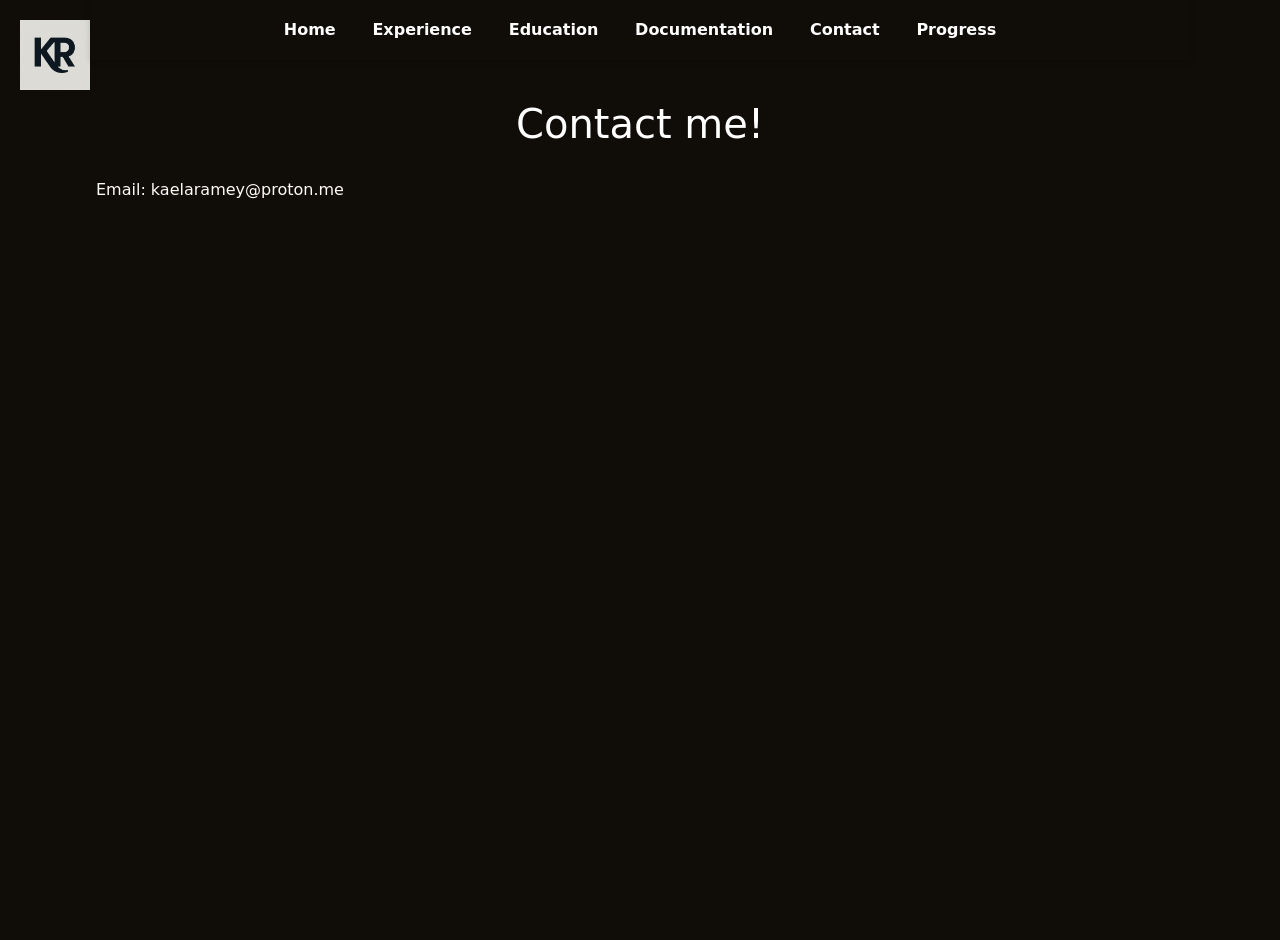
==== contact.html @ 882594d7 "html updates" ====
<!DOCTYPE html>
<html lang="en">
<head>
    <meta charset="utf-8" />
    <meta name="viewport" content="width=device-width, initial-scale=1">
    <title>Contact</title>
    <link href="https://cdn.jsdelivr.net/npm/bootstrap@5.3.8/dist/css/bootstrap.min.css" rel="stylesheet" integrity="sha384-sRIl4kxILFvY47J16cr9ZwB07vP4J8+LH7qKQnuqkuIAvNWLzeN8tE5YBujZqJLB" crossorigin="anonymous">
    <link rel="stylesheet" href="variables.css">
    <link rel="stylesheet" href="pstyles.css">
</head>
<body>
    <header>
        <nav class="navbar" aria-label="Main navigation">
            <ul class="nav-list">
                <li><a href="home.index.html">Home</a></li>
                <li><a href="experience.html">Experience</a></li>
                <li><a href="education.html">Education</a></li>
                <li><a href="documentation.html">Documentation</a></li>
                <li><a href="contact.html">Contact</a></li>
                <li><a href="visitedcontenttracker.html">Progress</a></li>
            </ul>
        </nav>
    </header>
    <a href="home.index.html">
        <img class="KRimage" src="KR.png" alt="Homepage" />
    </a>
    <h1>Contact me!</h1>
    <main>
        <p class="intro">
            Email: kaelaramey@proton.me
        </p>
    </main>
</body>
</html>
---- variables.css ----
h1, h2 {
    color: white;
    margin: 20px;
}




/*# sourceMappingURL=variables.css.map */
---- pstyles.css ----
﻿/* CSS Custom Properties for easy theming */
:root {
    --dark-orchid: #9932cc;
    --accent-blue: #4682B4;
    --highlight-bg: #9400d3;
    --highlight-text: #333;
    --navbar-link: #fff;
    --navbar-link-hover: #FAF0E6;
    --navbar-link-focus: #FFD700;
    --body-bg: #100c08;
    --body-text: #fffafa;
    --paragraph-text: text-align: left;
    --nav-height: 60px;
    --content-gap: 1rem;
}

    /* Accessibility preferences */
    @media (prefers-reduced-motion: reduce) {
        :root {
            --motion-scale: 0;
        }
    }

    @media (prefers-contrast: more) {
        :root {
            --body-bg: #fff;
            --body-text: #000;
            --highlight-bg: #9400d3;
        }
    }
    /* Base layout and reset */
    html, body {
    height: 100%;
    margin: 0;
    overflow: auto;
    scroll-behavior: smooth;
}

body {
    font-family: system-ui, -apple-system, "Segoe UI", Roboto, "Helvetica Neue", Arial, sans-serif;
    background: var(--body-bg);
    color: var(--body-text);
    text-align: center;
    padding: 40px;
    margin: 40px;
}

title {
    font-size: 1.5rem;
    font-weight: 700;
    margin: 1rem 0;
}


/* Top nav is fixed; ensure content doesn't sit under it and the wrapper fills the remaining viewport */
nav,
nav.navbar {
    position: fixed;
    top: 0;
    left: 0;
    right: 0;
    height: var(--nav-height);
    display: flex;
    align-items: center;
    justify-content: center;
    background-color: var(--primary-green);
    padding: 0 1rem;
    z-index: 1000;
    box-shadow: 0 2px 6px rgba(0, 0, 0, 0.15);
}

/* If you use an inner .navbar container, this keeps it centered and constrained */
nav > .navbar,
.navbar {
    width: 100%;
    max-width: 1100px;
    margin: 0 auto;
    display: flex;
    align-items: center;
    justify-content: space-between;
    background-color: transparent;
    padding: 0;
}

/* Ensure the main page wrapper starts below the fixed nav and fits the viewport */
.site-wrapper {
    position: relative;
    min-height: calc(100vh - var(--nav-height));
    padding-top: var(--nav-height); /* prevents overlap with fixed nav */
    display: flex;
    flex-direction: column;
    gap: var(--content-gap);
}


/* Helper main */
main {
    width: 100%;
}

/* Reset lists */
ul {
    margin: 0;
    padding: 0;
    list-style: none;
}

h1 { font-size: clamp(2rem, 5vw, 2.5rem); }
h2 { font-size: clamp(1.5rem, 4vw, 2rem); }

.highlight {
    background-color: var(--highlight-bg);
    color: var(--highlight-text);
    padding: 10px;
    border-radius: var(--radius-sm);
}

/* Paragraphs */
p {
    color: var(--paragraph-text);
    font-size: 1rem;
    text-align: left;
    line-height: 1.7;
    margin: 1em 0;
    padding: 0.5em 1em;
    border-radius: var(--radius-sm);
}
iframe {
    flex: 1;
    border: none;
    width: 100%;
    height: 100%;
}
/* Navigation list and links */
.nav-list {
    display: flex;
    gap: 1em;
    align-items: center;
}

   /* Base link styling for nav items (accessibility + hit target) */
.nav-list a {
    color: var(--navbar-link);
    text-decoration: none;
    padding: 0.45rem 0.65rem;
    border-radius: 6px;
    transition: background-color 180ms ease, color 180ms ease, transform 160ms ease;
    font-weight: 600;
    display: inline-block;
    z-index: 1;
}
.nav-list a:hover {
    background-color: var(--navbar-link-hover);
}
.nav-list a:focus-visible {
    outline: 2px solid var(--navbar-link-focus);
    outline-offset: 3px;
    background-color: var(--navbar-link-hover);
}

/* Active/current nav */
.nav-list a[aria-current="page"],
.nav-list a.active {
    background-color: rgba(255,255,255,0.12);
}

/* Base (background) image */
.selfimage {
    display: block;
    width: 300px; /* Adjust as needed */
    height: auto;
    margin: 20px;
    border: ridge 4px #f8f8ff;
}

/* Overlay image */
.KRimage {
    position: absolute;
    top: 20px; /* Distance from top of container */
    left: 20px; /* Distance from left of container */
    width: 70px; /* Size of overlay image */
    height: auto;
    z-index: 2; /* Ensure it appears above the background */
    pointer-events: none; /* Optional: makes overlay non-clickable */
}

/* Smaller screens for selfimage */
@media (max-width: 480px) {
    .selfimage {
        width: 120px;
        box-shadow: none;
    }
}

/* Tasks */
.task { margin: 5px 0; }

/* Responsive Navigation adjustments */
@media (max-width: 768px) {
    :root { --nav-height: 72px; }

    nav { padding: 0 0.75rem; }

    nav > .navbar {
        flex-direction: row;
        align-items: center;
        gap: 0.4rem;
    }

    .nav-list {
        flex-direction: row;
        align-items: center;
        gap: 0.4em;
    }
    nav .icon {
        display: none;
    }
    .panel {
        max-width: 750px;
        margin: 5px auto;
        padding: 5px;
        box-shadow: 0 2px 6px rgba(0,0,0,0.06);
    }

    h1, h2 {
        font-size: 1.5rem;
        padding: 1em 0;
    }
    
}

/* Fallback helper class (use in HTML if you need full compatibility):
   .center-block { display:flex; align-items:center; justify-content:center; min-height:50vh; }
*/

/* Motion and interaction tuning */
* {
    transition-timing-function: cubic-bezier(.2,.9,.2,1);
}
@media (prefers-reduced-motion: reduce) {
    *, *::before, *::after { transition: none !important; animation: none !important; }
}

/* course card color variants */
.card.course-card {
    --card-bg: transparent; /* fallback default (Bootstrap primary) */
    --card-foreground: #ffffff;
    background: linear-gradient(180deg, color-mix(in srgb, var(--card-bg) 85%, #0000) 0%, var(--card-bg) 100%);
    color: var(--card-foreground);
    border: none;
    transition: transform .12s ease, box-shadow .12s ease;
    box-shadow: 0 0 10px #32174d, 0 0 10px #fffafa, 0 0 15px #32174d, 0 0 20px #32174d, 0 0 50px #fffafa, 0 0 30px #a2006d, 0 0 70px #32174d;
    background: transparent;
}

/* keep card body spacing and readable weight */
.card.course-card .card-body {
  padding: 1rem;
  font-weight: 500;
}

/* subtle lift on hover/focus for affordance */
.card.course-card:hover,
.card.course-card:focus-within {
  transform: translateY(-4px);
  box-shadow: 0 8px 20px rgba(0, 0, 0, 0.08);
}

/* color variants (use by adding the variant class to the card) */
.card.course-card.variant-teal { --card-bg: #0d9488; --card-foreground: #ffffff; }
.card.course-card.variant-amber { --card-bg: #f59e0b; --card-foreground: #111827; }
.card.course-card.variant-indigo { --card-bg: #6366f1; --card-foreground: #ffffff; }

/* accessible fallback for text if background is dark */
.card.course-card.variant-amber { color: var(--card-foreground); }
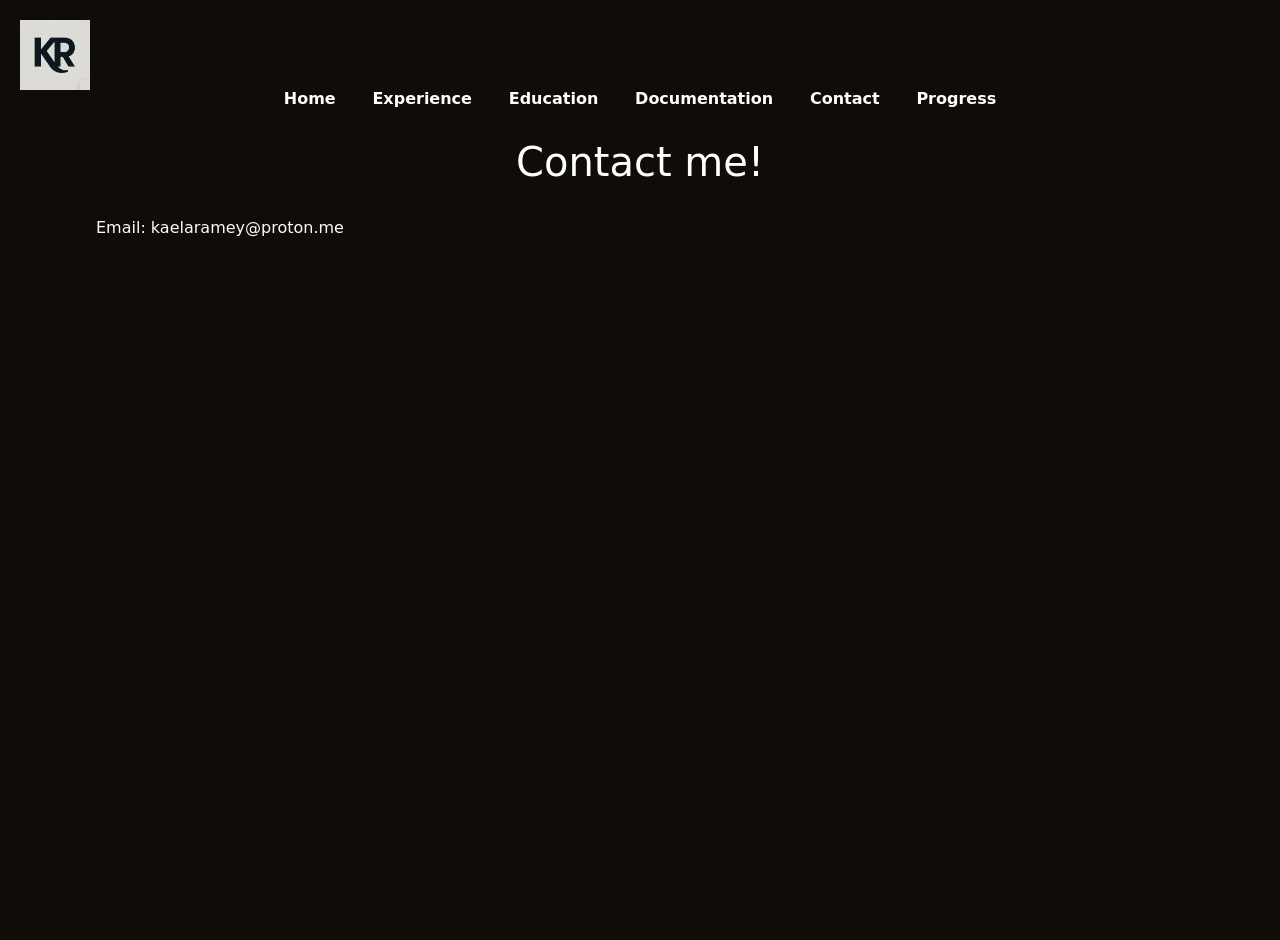
==== commit 97b28cfd: "logo link and mobile layout" ====
--- a/contact.html
+++ b/contact.html
@@ -22,13 +22,13 @@
         </nav>
     </header>
     <a href="home.index.html">
-        <img class="KRimage" src="KR.png" alt="Homepage" />
+        <img class="KRimage" src="KR.png" alt="Kaela Ramey logo" />
     </a>
-    <h1>Contact me!</h1>
-    <main>
-        <p class="intro">
-            Email: kaelaramey@proton.me
-        </p>
-    </main>
+        <h1>Contact me!</h1>
+        <main>
+            <p class="intro">
+                Email: kaelaramey@proton.me
+            </p>
+        </main>
 </body>
 </html>
--- a/variables.css
+++ b/variables.css
@@ -2,8 +2,53 @@
     color: white;
     margin: 20px;
 }
+/* Dropdown container */
+.dropdown {
+    float: left;
+    overflow: hidden;
+}
+.dropdown .dropbtn {
+    font-size: 16px;
+    border: none;
+    outline: none;
+    color: white;
+    padding: 14px 16px;
+    background-color: inherit;
+    cursor: pointer;
+}
 
+.dropdown-content {
+    display: none;
+    position: absolute;
+    background-color: #444;
+    min-width: 160px;
+    z-index: 1;
+}
 
+.dropdown-content a {    
+    float: none;
+    color: white;        
+    padding: 12px 16px;        
+    text-decoration: none;        
+    display: block;        
+    text-align: left;                
+}
+
+.dropdown-content a:hover {
+    background-color: #575757;            
+}        
+
+.dropdown:hover .dropdown-content {
+    display: block;
+}
+/* Mobile menu icon */
+.icon {
+    display: none;
+    float: right;
+    padding: 14px 16px;
+    cursor: pointer;
+    color: white;
+}
 
 
 /*# sourceMappingURL=variables.css.map */
--- a/pstyles.css
+++ b/pstyles.css
@@ -9,8 +9,7 @@
     --navbar-link-focus: #FFD700;
     --body-bg: #100c08;
     --body-text: #fffafa;
-    --paragraph-text: text-align: left;
-    --nav-height: 60px;
+    --paragraph-text: text-align: left;    
     --content-gap: 1rem;
 }
 
@@ -54,8 +53,9 @@
 
 /* Top nav is fixed; ensure content doesn't sit under it and the wrapper fills the remaining viewport */
 nav,
+
 nav.navbar {
-    position: fixed;
+    position: sticky;
     top: 0;
     left: 0;
     right: 0;
@@ -69,35 +69,6 @@
     box-shadow: 0 2px 6px rgba(0, 0, 0, 0.15);
 }
 
-/* If you use an inner .navbar container, this keeps it centered and constrained */
-nav > .navbar,
-.navbar {
-    width: 100%;
-    max-width: 1100px;
-    margin: 0 auto;
-    display: flex;
-    align-items: center;
-    justify-content: space-between;
-    background-color: transparent;
-    padding: 0;
-}
-
-/* Ensure the main page wrapper starts below the fixed nav and fits the viewport */
-.site-wrapper {
-    position: relative;
-    min-height: calc(100vh - var(--nav-height));
-    padding-top: var(--nav-height); /* prevents overlap with fixed nav */
-    display: flex;
-    flex-direction: column;
-    gap: var(--content-gap);
-}
-
-
-/* Helper main */
-main {
-    width: 100%;
-}
-
 /* Reset lists */
 ul {
     margin: 0;
@@ -107,13 +78,6 @@
 
 h1 { font-size: clamp(2rem, 5vw, 2.5rem); }
 h2 { font-size: clamp(1.5rem, 4vw, 2rem); }
-
-.highlight {
-    background-color: var(--highlight-bg);
-    color: var(--highlight-text);
-    padding: 10px;
-    border-radius: var(--radius-sm);
-}
 
 /* Paragraphs */
 p {
@@ -125,12 +89,7 @@
     padding: 0.5em 1em;
     border-radius: var(--radius-sm);
 }
-iframe {
-    flex: 1;
-    border: none;
-    width: 100%;
-    height: 100%;
-}
+
 /* Navigation list and links */
 .nav-list {
     display: flex;
@@ -181,7 +140,7 @@
     width: 70px; /* Size of overlay image */
     height: auto;
     z-index: 2; /* Ensure it appears above the background */
-    pointer-events: none; /* Optional: makes overlay non-clickable */
+    pointer-events: painted;
 }
 
 /* Smaller screens for selfimage */
@@ -192,33 +151,17 @@
     }
 }
 
-/* Tasks */
-.task { margin: 5px 0; }
+
 
 /* Responsive Navigation adjustments */
-@media (max-width: 768px) {
+@media (max-width: 770px) {
     :root { --nav-height: 72px; }
 
-    nav { padding: 0 0.75rem; }
-
-    nav > .navbar {
-        flex-direction: row;
-        align-items: center;
-        gap: 0.4rem;
-    }
-
-    .nav-list {
-        flex-direction: row;
-        align-items: center;
-        gap: 0.4em;
-    }
-    nav .icon {
-        display: none;
-    }
+    
     .panel {
-        max-width: 750px;
-        margin: 5px auto;
-        padding: 5px;
+        max-width: 768px;
+        margin: 2px auto;
+        padding: 2px;
         box-shadow: 0 2px 6px rgba(0,0,0,0.06);
     }
 
@@ -226,8 +169,9 @@
         font-size: 1.5rem;
         padding: 1em 0;
     }
-    
-}
+        
+}
+
 
 /* Fallback helper class (use in HTML if you need full compatibility):
    .center-block { display:flex; align-items:center; justify-content:center; min-height:50vh; }
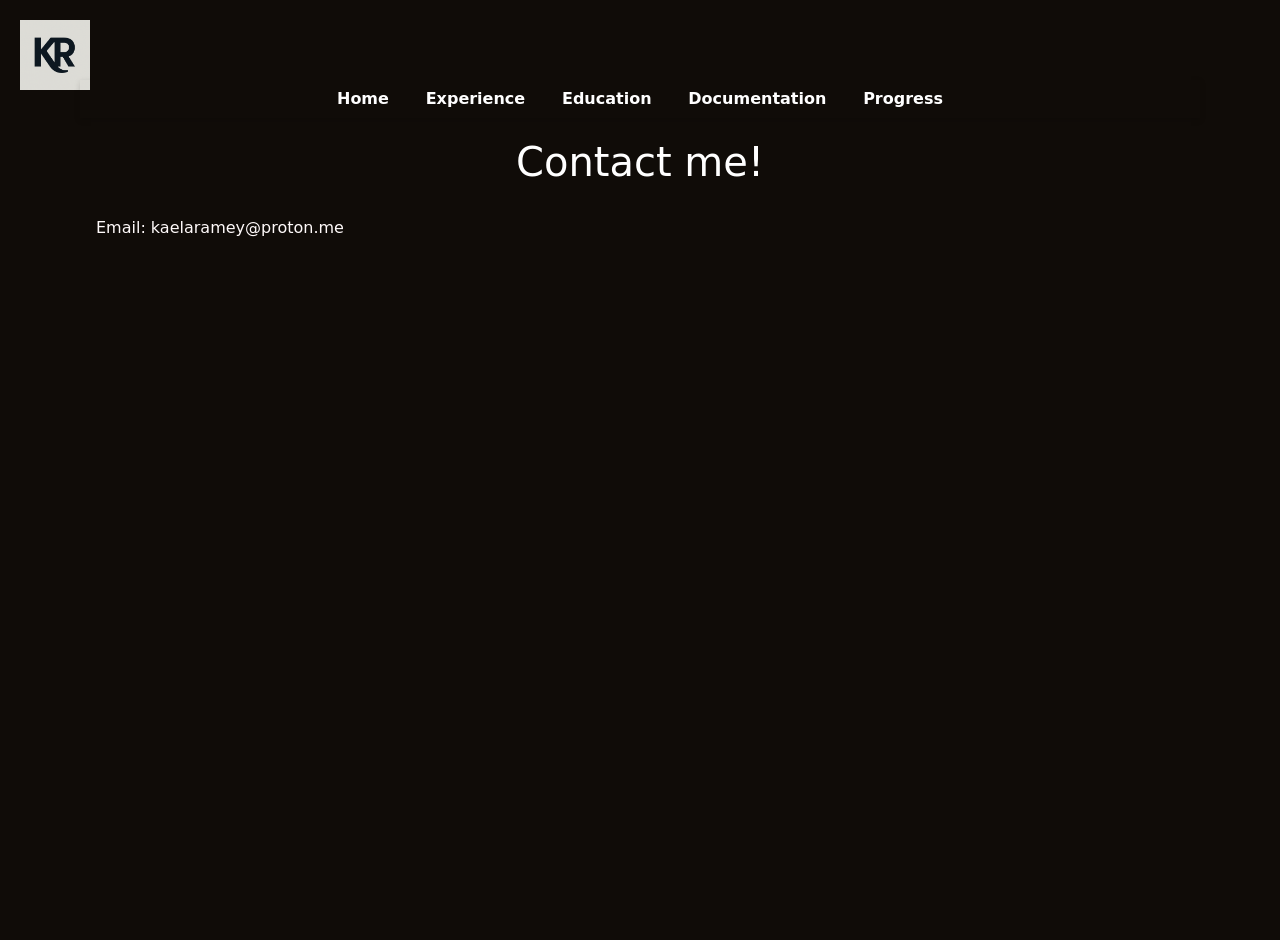
==== commit 6d4bd866: "doc view" ====
--- a/contact.html
+++ b/contact.html
@@ -16,7 +16,6 @@
                 <li><a href="experience.html">Experience</a></li>
                 <li><a href="education.html">Education</a></li>
                 <li><a href="documentation.html">Documentation</a></li>
-                <li><a href="contact.html">Contact</a></li>
                 <li><a href="visitedcontenttracker.html">Progress</a></li>
             </ul>
         </nav>
--- a/variables.css
+++ b/variables.css
@@ -50,5 +50,9 @@
     color: white;
 }
 
-
+iframe.enlarged {
+    width ="1000";
+    height ="300";
+    style ="border:2px solid black; border-radius: 15px;"
+}
 /*# sourceMappingURL=variables.css.map */
--- a/pstyles.css
+++ b/pstyles.css
@@ -105,7 +105,7 @@
     border-radius: 6px;
     transition: background-color 180ms ease, color 180ms ease, transform 160ms ease;
     font-weight: 600;
-    display: inline-block;
+    display: block;
     z-index: 1;
 }
 .nav-list a:hover {
@@ -154,22 +154,17 @@
 
 
 /* Responsive Navigation adjustments */
-@media (max-width: 770px) {
+@media (max-width: 790px) {
     :root { --nav-height: 72px; }
-
-    
+        
     .panel {
-        max-width: 768px;
-        margin: 2px auto;
-        padding: 2px;
-        box-shadow: 0 2px 6px rgba(0,0,0,0.06);
+        max-width: 780px;
     }
 
     h1, h2 {
         font-size: 1.5rem;
         padding: 1em 0;
-    }
-        
+    }            
 }
 
 
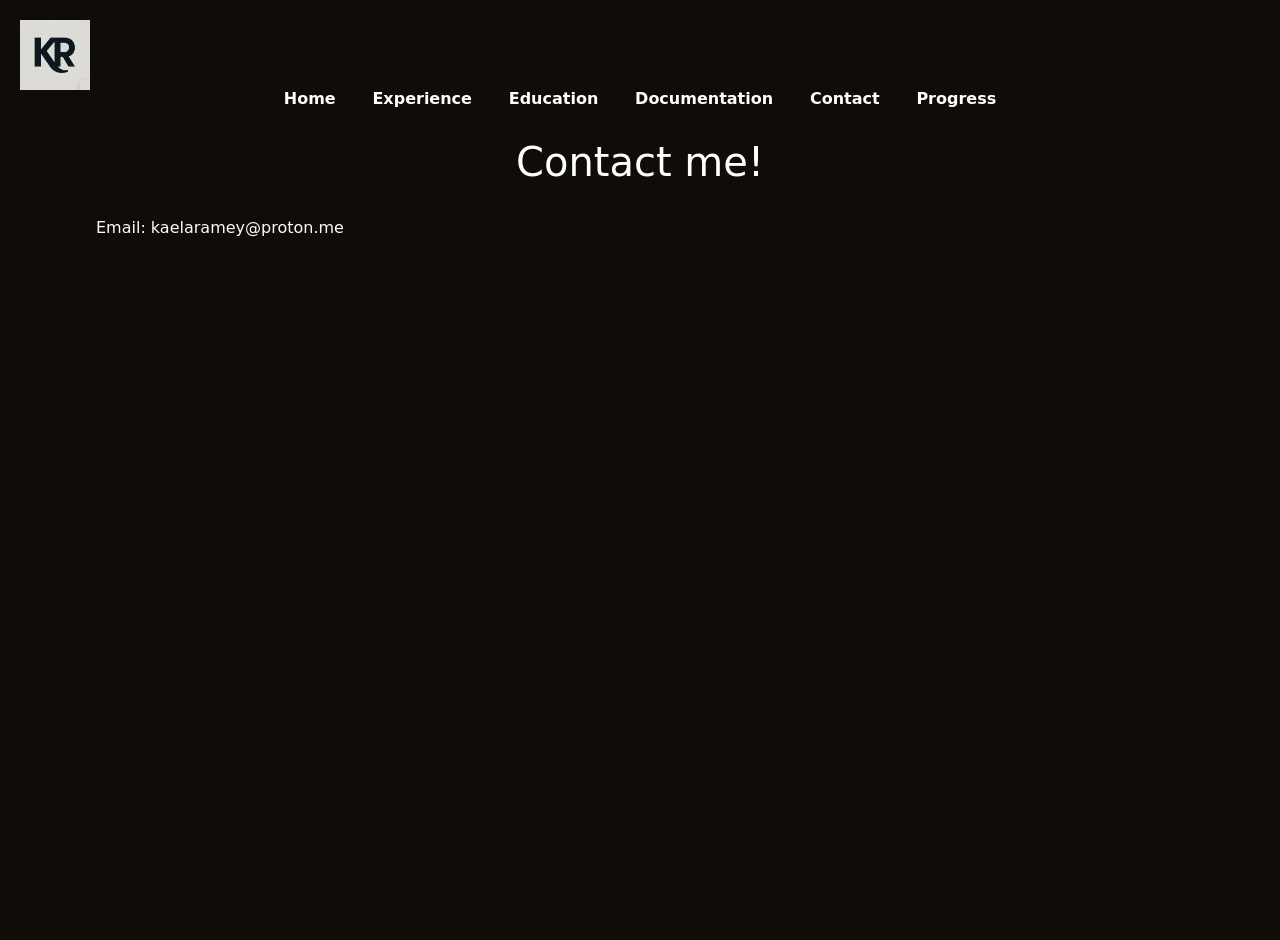
==== commit caa98831: "documents links" ====
--- a/contact.html
+++ b/contact.html
@@ -16,6 +16,7 @@
                 <li><a href="experience.html">Experience</a></li>
                 <li><a href="education.html">Education</a></li>
                 <li><a href="documentation.html">Documentation</a></li>
+                <li><a href="contact.html">Contact</a></li>
                 <li><a href="visitedcontenttracker.html">Progress</a></li>
             </ul>
         </nav>
--- a/variables.css
+++ b/variables.css
@@ -51,8 +51,7 @@
 }
 
 iframe.enlarged {
-    width ="1000";
-    height ="300";
-    style ="border:2px solid black; border-radius: 15px;"
+    
+    height: 900px;
 }
 /*# sourceMappingURL=variables.css.map */
--- a/pstyles.css
+++ b/pstyles.css
@@ -156,21 +156,21 @@
 /* Responsive Navigation adjustments */
 @media (max-width: 790px) {
     :root { --nav-height: 72px; }
-        
+
     .panel {
-        max-width: 780px;
+        max-width: 786px;
+        margin: 2px auto;
+        padding: 2px;
     }
 
     h1, h2 {
         font-size: 1.5rem;
         padding: 1em 0;
-    }            
-}
-
-
-/* Fallback helper class (use in HTML if you need full compatibility):
-   .center-block { display:flex; align-items:center; justify-content:center; min-height:50vh; }
-*/
+    }    
+    iframe {
+        width: 100%
+    }
+}
 
 /* Motion and interaction tuning */
 * {
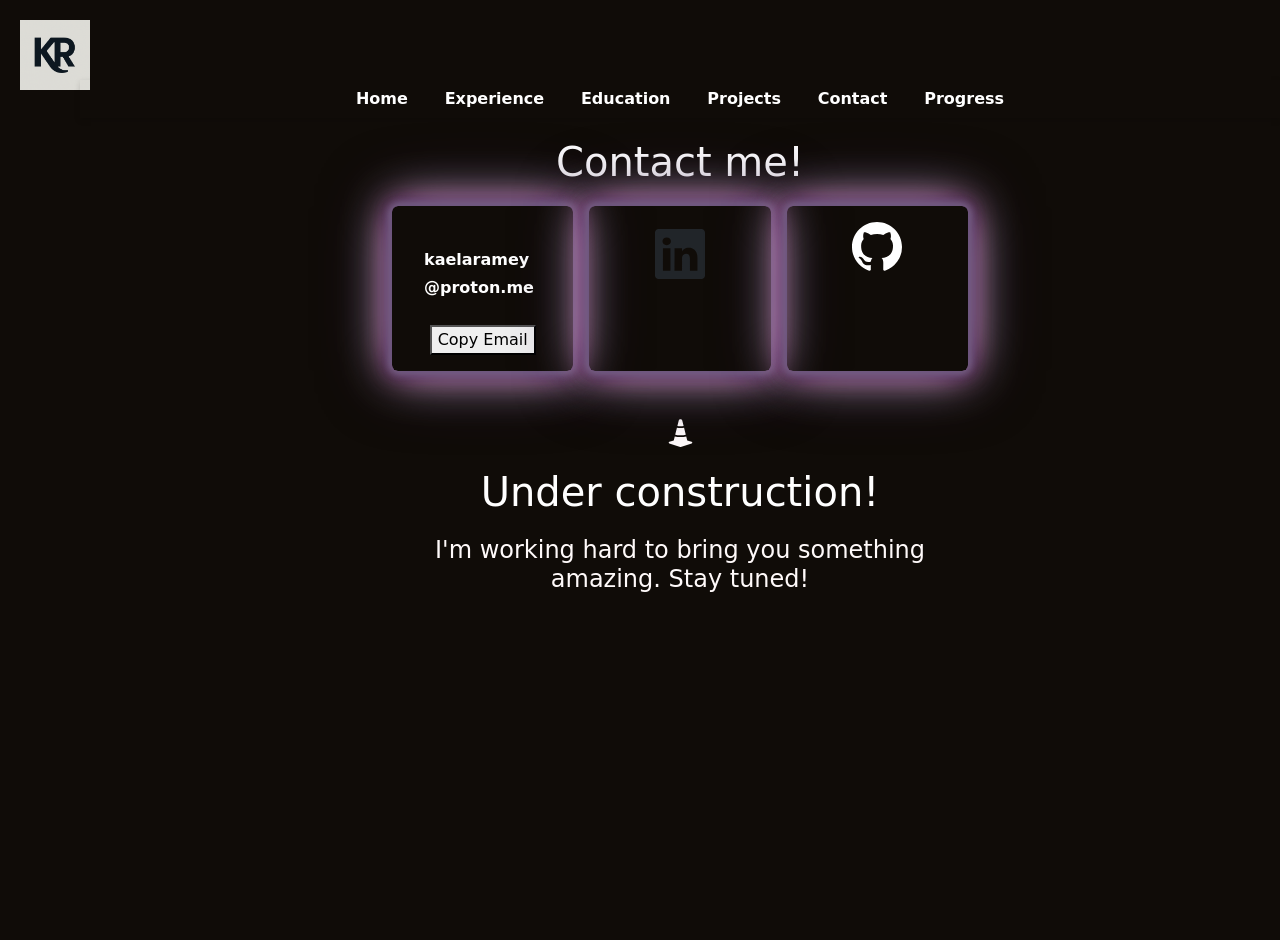
==== commit fa8ea23c: "add labs and projects page 2" ====
--- a/contact.html
+++ b/contact.html
@@ -3,19 +3,37 @@
 <head>
     <meta charset="utf-8" />
     <meta name="viewport" content="width=device-width, initial-scale=1">
-    <title>Contact</title>
+    <title>Contact</title> 
     <link href="https://cdn.jsdelivr.net/npm/bootstrap@5.3.8/dist/css/bootstrap.min.css" rel="stylesheet" integrity="sha384-sRIl4kxILFvY47J16cr9ZwB07vP4J8+LH7qKQnuqkuIAvNWLzeN8tE5YBujZqJLB" crossorigin="anonymous">
+    <link rel="https://cdn.jsdelivr.net/npm/@fortawesome/fontawesome-free@5.15.4/css/fontawesome.min.css">
     <link rel="stylesheet" href="variables.css">
     <link rel="stylesheet" href="pstyles.css">
+    <style>
+        .panel {
+            max-width: 1200px;
+            margin: 10px auto;
+            padding: 10px;
+            box-shadow: 0 2px 6px rgba(0,0,0,0.06);
+            text-align: center;
+        }
+        .container {
+            max-width: 600px;
+            margin: auto;
+        }
+        .icon {
+            font-size: 80px;
+            margin-bottom: 20px;
+        }
+    </style>
 </head>
-<body>
+<body onload="linkCounter()">
     <header>
         <nav class="navbar" aria-label="Main navigation">
             <ul class="nav-list">
                 <li><a href="home.index.html">Home</a></li>
                 <li><a href="experience.html">Experience</a></li>
                 <li><a href="education.html">Education</a></li>
-                <li><a href="documentation.html">Documentation</a></li>
+                <li><a href="projects.html">Projects</a></li>
                 <li><a href="contact.html">Contact</a></li>
                 <li><a href="visitedcontenttracker.html">Progress</a></li>
             </ul>
@@ -24,11 +42,89 @@
     <a href="home.index.html">
         <img class="KRimage" src="KR.png" alt="Kaela Ramey logo" />
     </a>
-        <h1>Contact me!</h1>
-        <main>
-            <p class="intro">
-                Email: kaelaramey@proton.me
-            </p>
-        </main>
+    <h1>Contact me!</h1>
+    <div class="container">
+        <div class="row row-cols-1 row-cols-sm-2 row-cols-md-3 g-3">
+            <div class="col">
+                <div class="card h-100 course-card variant-indigo">
+                    <div class="card-body">
+                        <p><strong id="email">kaelaramey@proton.me</strong></p>
+                        <button class="cpybtn" role="button" data-bs-toggle="button">Copy Email</button>
+                        <span id="status"></span>
+                    </div>
+                </div>
+            </div>
+            <div class="col">
+                <div class="card h-100 course-card variant-indigo">
+                    <div class="card-body">
+                        <a href="https://www.linkedin.com/in/kaela-ramey-4408ab53/" onload="linkCounter()" class="btn" role="button" data-bs-toggle="button">
+                            <svg xmlns="http://www.w3.org/2000/svg" width="50" height="50" fill="currentColor" class="bi bi-linkedin" viewBox="0 0 16 16">
+                                <path d="M0 1.146C0 .513.526 0 1.175 0h13.65C15.474 0 16 .513 16 1.146v13.708c0 .633-.526 1.146-1.175 1.146H1.175C.526 16 0 15.487 0 14.854zm4.943 12.248V6.169H2.542v7.225zm-1.2-8.212c.837 0 1.358-.554 1.358-1.248-.015-.709-.52-1.248-1.342-1.248S2.4 3.226 2.4 3.934c0 .694.521 1.248 1.327 1.248zm4.908 8.212V9.359c0-.216.016-.432.08-.586.173-.431.568-.878 1.232-.878.869 0 1.216.662 1.216 1.634v3.865h2.401V9.25c0-2.22-1.184-3.252-2.764-3.252-1.274 0-1.845.7-2.165 1.193v.025h-.016l.016-.025V6.169h-2.4c.03.678 0 7.225 0 7.225z" />
+                            </svg>
+                        </a>
+                    </div>
+                </div>
+            </div>
+            <div class="col">
+                <div class="card h-100 course-card variant-indigo">
+                    <div class="card-body">
+                        <svg xmlns="http://www.w3.org/2000/svg" width="50" height="50" fill="currentColor" class="bi bi-github" viewBox="0 0 16 16">
+                            <path d="M8 0C3.58 0 0 3.58 0 8c0 3.54 2.29 6.53 5.47 7.59.4.07.55-.17.55-.38 0-.19-.01-.82-.01-1.49-2.01.37-2.53-.49-2.69-.94-.09-.23-.48-.94-.82-1.13-.28-.15-.68-.52-.01-.53.63-.01 1.08.58 1.23.82.72 1.21 1.87.87 2.33.66.07-.52.28-.87.51-1.07-1.78-.2-3.64-.89-3.64-3.95 0-.87.31-1.59.82-2.15-.08-.2-.36-1.02.08-2.12 0 0 .67-.21 2.2.82.64-.18 1.32-.27 2-.27s1.36.09 2 .27c1.53-1.04 2.2-.82 2.2-.82.44 1.1.16 1.92.08 2.12.51.56.82 1.27.82 2.15 0 3.07-1.87 3.75-3.65 3.95.29.25.54.73.54 1.48 0 1.07-.01 1.93-.01 2.2 0 .21.15.46.55.38A8.01 8.01 0 0 0 16 8c0-4.42-3.58-8-8-8" />
+                        </svg>
+                    </div>
+                </div>
+            </div>
+        </div>
+    </div>
+    <br />
+    <br />
+    <svg xmlns="http://www.w3.org/2000/svg" width="29" height="29" fill="currentColor" class="bi bi-cone-striped" viewBox="0 0 16 16">
+        <path d="m9.97 4.88.953 3.811C10.159 8.878 9.14 9 8 9s-2.158-.122-2.923-.309L6.03 4.88C6.635 4.957 7.3 5 8 5s1.365-.043 1.97-.12m-.245-.978L8.97.88C8.718-.13 7.282-.13 7.03.88L6.275 3.9C6.8 3.965 7.382 4 8 4s1.2-.036 1.725-.098m4.396 8.613a.5.5 0 0 1 .037.96l-6 2a.5.5 0 0 1-.316 0l-6-2a.5.5 0 0 1 .037-.96l2.391-.598.565-2.257c.862.212 1.964.339 3.165.339s2.303-.127 3.165-.339l.565 2.257z" />
+    </svg>
+    <i class="bi bi-cone-striped"></i>
+    <div class="container">
+        <h1>Under construction!</h1>
+        <h4>I'm working hard to bring you something amazing. Stay tuned!</h4>
+    </div>
+    <script>
+document.getElementById("copyBtn").addEventListener("click", function () {
+    const email = document.getElementById("email").textContent;
+    const status = document.getElementById("status");
+
+    // Use Clipboard API if available
+    if (navigator.clipboard && window.isSecureContext) {
+        navigator.clipboard.writeText(email)
+            .then(() => {
+                status.textContent = "Copied!";
+                status.className = "copied";
+                setTimeout(() => status.textContent = "", 2000);
+            })
+            .catch(err => {
+                console.error("Clipboard copy failed:", err);
+                status.textContent = "Failed to copy";
+                status.style.color = "red";
+            });
+    } else {
+        // Fallback for older browsers
+        const textarea = document.createElement("textarea");
+        textarea.value = email;
+        textarea.style.position = "fixed"; // Prevent scrolling to bottom
+        document.body.appendChild(textarea);
+        textarea.focus();
+        textarea.select();
+        try {
+            document.execCommand("copy");
+            status.textContent = "Copied!";
+            status.className = "copied";
+        } catch (err) {
+            console.error("Fallback copy failed:", err);
+            status.textContent = "Failed to copy";
+            status.style.color = "red";
+        }
+        document.body.removeChild(textarea);
+        setTimeout(() => status.textContent = "", 2000);
+    }
+});
+</script>
 </body>
-</html>+</html>
--- a/variables.css
+++ b/variables.css
@@ -2,45 +2,7 @@
     color: white;
     margin: 20px;
 }
-/* Dropdown container */
-.dropdown {
-    float: left;
-    overflow: hidden;
-}
-.dropdown .dropbtn {
-    font-size: 16px;
-    border: none;
-    outline: none;
-    color: white;
-    padding: 14px 16px;
-    background-color: inherit;
-    cursor: pointer;
-}
 
-.dropdown-content {
-    display: none;
-    position: absolute;
-    background-color: #444;
-    min-width: 160px;
-    z-index: 1;
-}
-
-.dropdown-content a {    
-    float: none;
-    color: white;        
-    padding: 12px 16px;        
-    text-decoration: none;        
-    display: block;        
-    text-align: left;                
-}
-
-.dropdown-content a:hover {
-    background-color: #575757;            
-}        
-
-.dropdown:hover .dropdown-content {
-    display: block;
-}
 /* Mobile menu icon */
 .icon {
     display: none;
@@ -50,8 +12,5 @@
     color: white;
 }
 
-iframe.enlarged {
-    
-    height: 900px;
-}
+
 /*# sourceMappingURL=variables.css.map */
--- a/pstyles.css
+++ b/pstyles.css
@@ -19,7 +19,6 @@
             --motion-scale: 0;
         }
     }
-
     @media (prefers-contrast: more) {
         :root {
             --body-bg: #fff;
@@ -27,9 +26,11 @@
             --highlight-bg: #9400d3;
         }
     }
+
     /* Base layout and reset */
     html, body {
     height: 100%;
+    width: 100%;
     margin: 0;
     overflow: auto;
     scroll-behavior: smooth;
@@ -49,7 +50,6 @@
     font-weight: 700;
     margin: 1rem 0;
 }
-
 
 /* Top nav is fixed; ensure content doesn't sit under it and the wrapper fills the remaining viewport */
 nav,
@@ -122,7 +122,16 @@
 .nav-list a.active {
     background-color: rgba(255,255,255,0.12);
 }
-
+.nav-toggle {
+    display: none;
+    background: #333;
+    color: white;
+    padding: 10px;
+    cursor: pointer;
+    border: none;
+    width: 100%;
+    text-align: left;
+}
 /* Base (background) image */
 .selfimage {
     display: block;
@@ -149,26 +158,35 @@
         width: 120px;
         box-shadow: none;
     }
-}
-
-
+    
+}
 
 /* Responsive Navigation adjustments */
-@media (max-width: 790px) {
-    :root { --nav-height: 72px; }
-
-    .panel {
-        max-width: 786px;
-        margin: 2px auto;
-        padding: 2px;
-    }
+@media screen and (max-width: 790px) {
+    :root {
+        --nav-height: 72px;
+    }
+
 
     h1, h2 {
         font-size: 1.5rem;
         padding: 1em 0;
-    }    
+    }
+
     iframe {
         width: 100%
+    }
+
+    .nav {
+        display: none; /* Hide list by default */
+    }
+
+    .nav.show {
+        display: block; /* Show when toggled */
+    }
+
+    .nav-toggle {
+        display: block; /* Show toggle button */
     }
 }
 
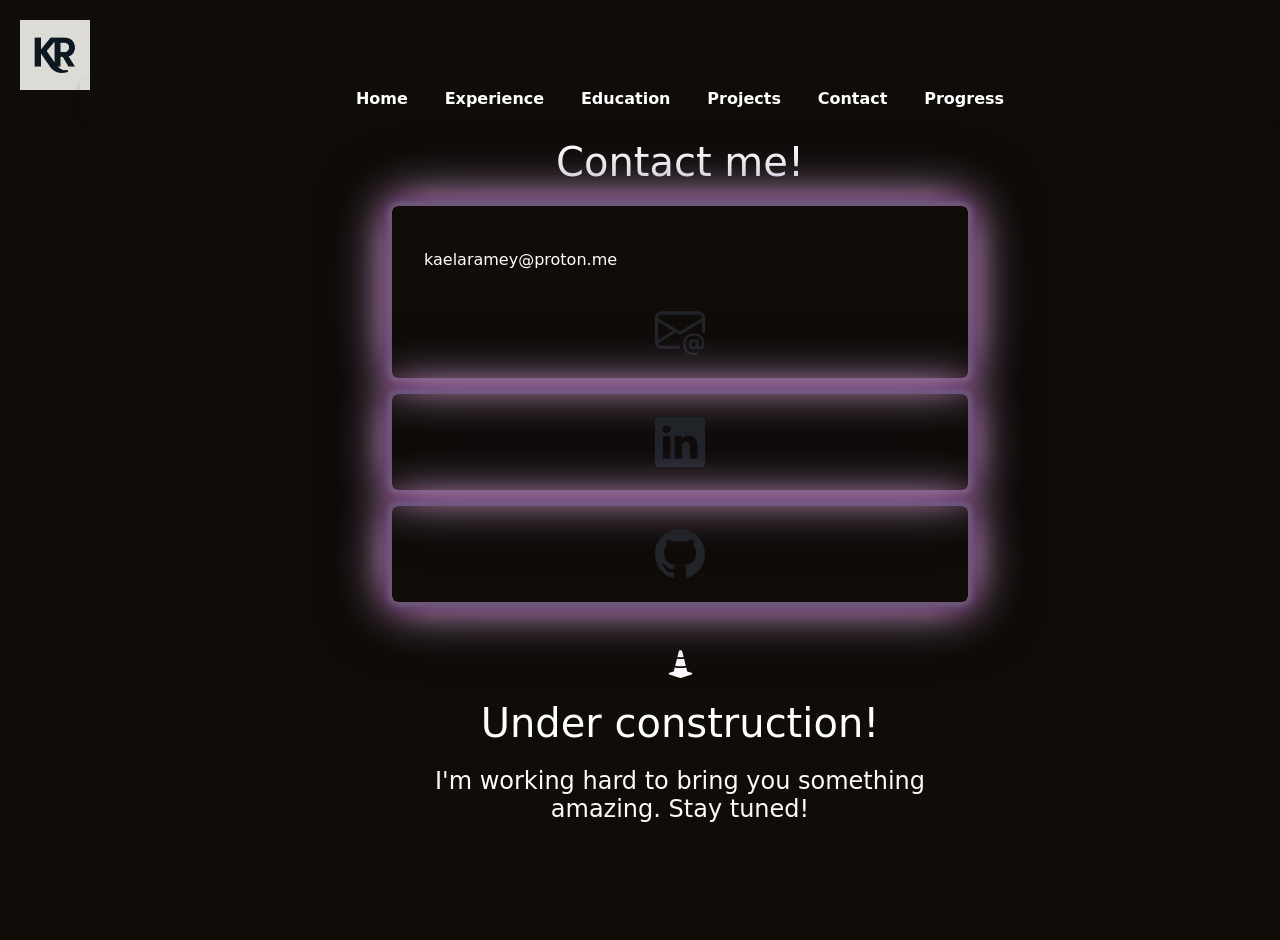
==== commit 6c4b7041: "change card link color" ====
--- a/contact.html
+++ b/contact.html
@@ -3,7 +3,7 @@
 <head>
     <meta charset="utf-8" />
     <meta name="viewport" content="width=device-width, initial-scale=1">
-    <title>Contact</title> 
+    <title>Contact</title>
     <link href="https://cdn.jsdelivr.net/npm/bootstrap@5.3.8/dist/css/bootstrap.min.css" rel="stylesheet" integrity="sha384-sRIl4kxILFvY47J16cr9ZwB07vP4J8+LH7qKQnuqkuIAvNWLzeN8tE5YBujZqJLB" crossorigin="anonymous">
     <link rel="https://cdn.jsdelivr.net/npm/@fortawesome/fontawesome-free@5.15.4/css/fontawesome.min.css">
     <link rel="stylesheet" href="variables.css">
@@ -16,17 +16,20 @@
             box-shadow: 0 2px 6px rgba(0,0,0,0.06);
             text-align: center;
         }
+
         .container {
             max-width: 600px;
             margin: auto;
         }
+
         .icon {
             font-size: 80px;
             margin-bottom: 20px;
         }
+
     </style>
 </head>
-<body onload="linkCounter()">
+<body>
     <header>
         <nav class="navbar" aria-label="Main navigation">
             <ul class="nav-list">
@@ -44,20 +47,52 @@
     </a>
     <h1>Contact me!</h1>
     <div class="container">
-        <div class="row row-cols-1 row-cols-sm-2 row-cols-md-3 g-3">
+        <div class="row row-cols-1 row-cols-sm-1 row-cols-md-1 g-3">
             <div class="col">
-                <div class="card h-100 course-card variant-indigo">
+                <div class="card h-80 course-card variant-indigo">
                     <div class="card-body">
-                        <p><strong id="email">kaelaramey@proton.me</strong></p>
-                        <button class="cpybtn" role="button" data-bs-toggle="button">Copy Email</button>
-                        <span id="status"></span>
+                        <p><span Email: id="email">kaelaramey@proton.me</span></p>
+                        
+                            <a  id="copyBtn"class="btn" role="button" data-bs-toggle="button">
+                                <svg xmlns="http://www.w3.org/2000/svg" width="50" height="50" fill="currentColor" class="bi bi-envelope-at" viewBox="0 0 16 16">
+                                    <path d="M2 2a2 2 0 0 0-2 2v8.01A2 2 0 0 0 2 14h5.5a.5.5 0 0 0 0-1H2a1 1 0 0 1-.966-.741l5.64-3.471L8 9.583l7-4.2V8.5a.5.5 0 0 0 1 0V4a2 2 0 0 0-2-2zm3.708 6.208L1 11.105V5.383zM1 4.217V4a1 1 0 0 1 1-1h12a1 1 0 0 1 1 1v.217l-7 4.2z" />
+                                    <path d="M14.247 14.269c1.01 0 1.587-.857 1.587-2.025v-.21C15.834 10.43 14.64 9 12.52 9h-.035C10.42 9 9 10.36 9 12.432v.214C9 14.82 10.438 16 12.358 16h.044c.594 0 1.018-.074 1.237-.175v-.73c-.245.11-.673.18-1.18.18h-.044c-1.334 0-2.571-.788-2.571-2.655v-.157c0-1.657 1.058-2.724 2.64-2.724h.04c1.535 0 2.484 1.05 2.484 2.326v.118c0 .975-.324 1.39-.639 1.39-.232 0-.41-.148-.41-.42v-2.19h-.906v.569h-.03c-.084-.298-.368-.63-.954-.63-.778 0-1.259.555-1.259 1.4v.528c0 .892.49 1.434 1.26 1.434.471 0 .896-.227 1.014-.643h.043c.118.42.617.648 1.12.648m-2.453-1.588v-.227c0-.546.227-.791.573-.791.297 0 .572.192.572.708v.367c0 .573-.253.744-.564.744-.354 0-.581-.215-.581-.8Z" />
+                                </svg>
+                            </a>
+                        <div id="status" class="message"></div>
                     </div>
+                    <script>
+                        document.getElementById("copyBtn").addEventListener("click", function () {
+                            const email = document.getElementById("email").textContent.trim();
+                            const status = document.getElementById("status");
+
+                            // Basic email format validation
+                            const emailPattern = /^[^\s@]+@[^\s@]+\.[^\s@]+$/;
+                            if (!emailPattern.test(email)) {
+                                status.textContent = "Invalid email format.";
+                                status.className = "message error";
+                                return;
+                            }
+
+                            // Try copying to clipboard
+                            navigator.clipboard.writeText(email)
+                                .then(() => {
+                                    status.textContent = "Email copied to clipboard!";
+                                    status.className = "message";
+                                })
+                                .catch(err => {
+                                    console.error("Clipboard copy failed:", err);
+                                    status.textContent = "Failed to copy email.";
+                                    status.className = "message error";
+                                });
+                        });
+                    </script>
                 </div>
             </div>
             <div class="col">
                 <div class="card h-100 course-card variant-indigo">
                     <div class="card-body">
-                        <a href="https://www.linkedin.com/in/kaela-ramey-4408ab53/" onload="linkCounter()" class="btn" role="button" data-bs-toggle="button">
+                        <a href="https://www.linkedin.com/in/kaela-ramey-4408ab53/" class="btn" role="button" data-bs-toggle="button">
                             <svg xmlns="http://www.w3.org/2000/svg" width="50" height="50" fill="currentColor" class="bi bi-linkedin" viewBox="0 0 16 16">
                                 <path d="M0 1.146C0 .513.526 0 1.175 0h13.65C15.474 0 16 .513 16 1.146v13.708c0 .633-.526 1.146-1.175 1.146H1.175C.526 16 0 15.487 0 14.854zm4.943 12.248V6.169H2.542v7.225zm-1.2-8.212c.837 0 1.358-.554 1.358-1.248-.015-.709-.52-1.248-1.342-1.248S2.4 3.226 2.4 3.934c0 .694.521 1.248 1.327 1.248zm4.908 8.212V9.359c0-.216.016-.432.08-.586.173-.431.568-.878 1.232-.878.869 0 1.216.662 1.216 1.634v3.865h2.401V9.25c0-2.22-1.184-3.252-2.764-3.252-1.274 0-1.845.7-2.165 1.193v.025h-.016l.016-.025V6.169h-2.4c.03.678 0 7.225 0 7.225z" />
                             </svg>
@@ -68,9 +103,11 @@
             <div class="col">
                 <div class="card h-100 course-card variant-indigo">
                     <div class="card-body">
-                        <svg xmlns="http://www.w3.org/2000/svg" width="50" height="50" fill="currentColor" class="bi bi-github" viewBox="0 0 16 16">
-                            <path d="M8 0C3.58 0 0 3.58 0 8c0 3.54 2.29 6.53 5.47 7.59.4.07.55-.17.55-.38 0-.19-.01-.82-.01-1.49-2.01.37-2.53-.49-2.69-.94-.09-.23-.48-.94-.82-1.13-.28-.15-.68-.52-.01-.53.63-.01 1.08.58 1.23.82.72 1.21 1.87.87 2.33.66.07-.52.28-.87.51-1.07-1.78-.2-3.64-.89-3.64-3.95 0-.87.31-1.59.82-2.15-.08-.2-.36-1.02.08-2.12 0 0 .67-.21 2.2.82.64-.18 1.32-.27 2-.27s1.36.09 2 .27c1.53-1.04 2.2-.82 2.2-.82.44 1.1.16 1.92.08 2.12.51.56.82 1.27.82 2.15 0 3.07-1.87 3.75-3.65 3.95.29.25.54.73.54 1.48 0 1.07-.01 1.93-.01 2.2 0 .21.15.46.55.38A8.01 8.01 0 0 0 16 8c0-4.42-3.58-8-8-8" />
-                        </svg>
+                        <a href="https://github.com/kramey21/Portfolio.git" class="btn" role="button" data-bs-toggle="button">
+                            <svg xmlns="http://www.w3.org/2000/svg" width="50" height="50" fill="currentColor" class="bi bi-github" viewBox="0 0 16 16">
+                                <path d="M8 0C3.58 0 0 3.58 0 8c0 3.54 2.29 6.53 5.47 7.59.4.07.55-.17.55-.38 0-.19-.01-.82-.01-1.49-2.01.37-2.53-.49-2.69-.94-.09-.23-.48-.94-.82-1.13-.28-.15-.68-.52-.01-.53.63-.01 1.08.58 1.23.82.72 1.21 1.87.87 2.33.66.07-.52.28-.87.51-1.07-1.78-.2-3.64-.89-3.64-3.95 0-.87.31-1.59.82-2.15-.08-.2-.36-1.02.08-2.12 0 0 .67-.21 2.2.82.64-.18 1.32-.27 2-.27s1.36.09 2 .27c1.53-1.04 2.2-.82 2.2-.82.44 1.1.16 1.92.08 2.12.51.56.82 1.27.82 2.15 0 3.07-1.87 3.75-3.65 3.95.29.25.54.73.54 1.48 0 1.07-.01 1.93-.01 2.2 0 .21.15.46.55.38A8.01 8.01 0 0 0 16 8c0-4.42-3.58-8-8-8" />
+                            </svg>
+                        </a>
                     </div>
                 </div>
             </div>
@@ -86,45 +123,9 @@
         <h1>Under construction!</h1>
         <h4>I'm working hard to bring you something amazing. Stay tuned!</h4>
     </div>
-    <script>
-document.getElementById("copyBtn").addEventListener("click", function () {
-    const email = document.getElementById("email").textContent;
-    const status = document.getElementById("status");
-
-    // Use Clipboard API if available
-    if (navigator.clipboard && window.isSecureContext) {
-        navigator.clipboard.writeText(email)
-            .then(() => {
-                status.textContent = "Copied!";
-                status.className = "copied";
-                setTimeout(() => status.textContent = "", 2000);
-            })
-            .catch(err => {
-                console.error("Clipboard copy failed:", err);
-                status.textContent = "Failed to copy";
-                status.style.color = "red";
-            });
-    } else {
-        // Fallback for older browsers
-        const textarea = document.createElement("textarea");
-        textarea.value = email;
-        textarea.style.position = "fixed"; // Prevent scrolling to bottom
-        document.body.appendChild(textarea);
-        textarea.focus();
-        textarea.select();
-        try {
-            document.execCommand("copy");
-            status.textContent = "Copied!";
-            status.className = "copied";
-        } catch (err) {
-            console.error("Fallback copy failed:", err);
-            status.textContent = "Failed to copy";
-            status.style.color = "red";
-        }
-        document.body.removeChild(textarea);
-        setTimeout(() => status.textContent = "", 2000);
-    }
-});
-</script>
 </body>
 </html>
+               
+
+
+
--- a/pstyles.css
+++ b/pstyles.css
@@ -148,7 +148,7 @@
     left: 20px; /* Distance from left of container */
     width: 70px; /* Size of overlay image */
     height: auto;
-    z-index: 2; /* Ensure it appears above the background */
+    z-index: 1; /* Ensure it appears above the background */
     pointer-events: painted;
 }
 
@@ -161,8 +161,10 @@
     
 }
 
+
+
 /* Responsive Navigation adjustments */
-@media screen and (max-width: 790px) {
+@media screen and (max-width: 700px) {
     :root {
         --nav-height: 72px;
     }
@@ -224,9 +226,5 @@
 }
 
 /* color variants (use by adding the variant class to the card) */
-.card.course-card.variant-teal { --card-bg: #0d9488; --card-foreground: #ffffff; }
-.card.course-card.variant-amber { --card-bg: #f59e0b; --card-foreground: #111827; }
 .card.course-card.variant-indigo { --card-bg: #6366f1; --card-foreground: #ffffff; }
 
-/* accessible fallback for text if background is dark */
-.card.course-card.variant-amber { color: var(--card-foreground); }
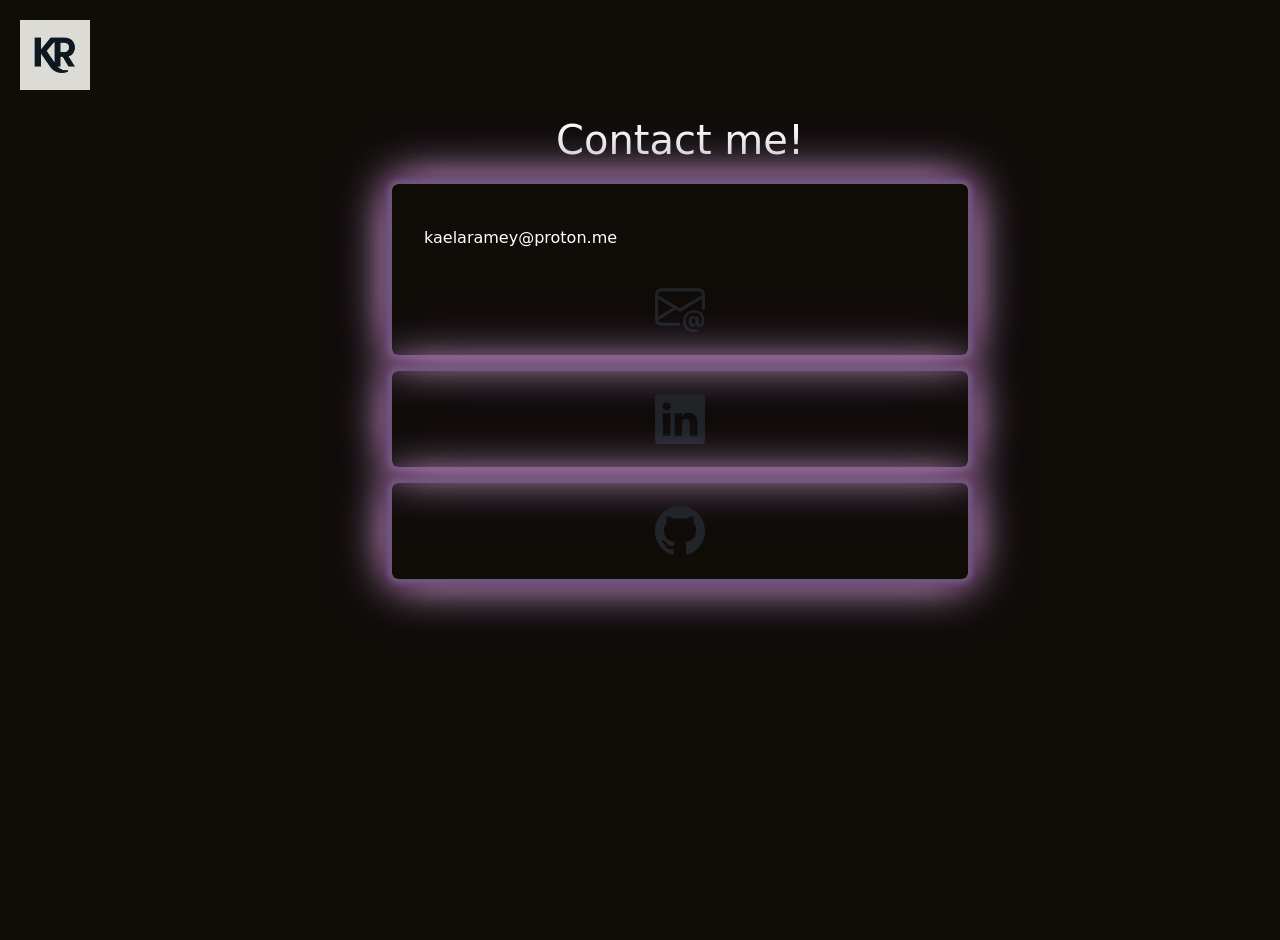
==== commit 993c42c3: "final update to nav menu" ====
--- a/contact.html
+++ b/contact.html
@@ -31,13 +31,13 @@
 </head>
 <body>
     <header>
-        <nav class="navbar" aria-label="Main navigation">
-            <ul class="nav-list">
+        <nav class="navbar" aria-label="Main navigation">            
+            <ul class="sidenav">
                 <li><a href="home.index.html">Home</a></li>
                 <li><a href="experience.html">Experience</a></li>
                 <li><a href="education.html">Education</a></li>
                 <li><a href="projects.html">Projects</a></li>
-                <li><a href="contact.html">Contact</a></li>
+                <li><a class="active" href="contact.html">Contact</a></li>
                 <li><a href="visitedcontenttracker.html">Progress</a></li>
             </ul>
         </nav>
@@ -113,16 +113,7 @@
             </div>
         </div>
     </div>
-    <br />
-    <br />
-    <svg xmlns="http://www.w3.org/2000/svg" width="29" height="29" fill="currentColor" class="bi bi-cone-striped" viewBox="0 0 16 16">
-        <path d="m9.97 4.88.953 3.811C10.159 8.878 9.14 9 8 9s-2.158-.122-2.923-.309L6.03 4.88C6.635 4.957 7.3 5 8 5s1.365-.043 1.97-.12m-.245-.978L8.97.88C8.718-.13 7.282-.13 7.03.88L6.275 3.9C6.8 3.965 7.382 4 8 4s1.2-.036 1.725-.098m4.396 8.613a.5.5 0 0 1 .037.96l-6 2a.5.5 0 0 1-.316 0l-6-2a.5.5 0 0 1 .037-.96l2.391-.598.565-2.257c.862.212 1.964.339 3.165.339s2.303-.127 3.165-.339l.565 2.257z" />
-    </svg>
-    <i class="bi bi-cone-striped"></i>
-    <div class="container">
-        <h1>Under construction!</h1>
-        <h4>I'm working hard to bring you something amazing. Stay tuned!</h4>
-    </div>
+    
 </body>
 </html>
                
--- a/pstyles.css
+++ b/pstyles.css
@@ -4,9 +4,6 @@
     --accent-blue: #4682B4;
     --highlight-bg: #9400d3;
     --highlight-text: #333;
-    --navbar-link: #fff;
-    --navbar-link-hover: #FAF0E6;
-    --navbar-link-focus: #FFD700;
     --body-bg: #100c08;
     --body-text: #fffafa;
     --paragraph-text: text-align: left;    
@@ -49,24 +46,6 @@
     font-size: 1.5rem;
     font-weight: 700;
     margin: 1rem 0;
-}
-
-/* Top nav is fixed; ensure content doesn't sit under it and the wrapper fills the remaining viewport */
-nav,
-
-nav.navbar {
-    position: sticky;
-    top: 0;
-    left: 0;
-    right: 0;
-    height: var(--nav-height);
-    display: flex;
-    align-items: center;
-    justify-content: center;
-    background-color: var(--primary-green);
-    padding: 0 1rem;
-    z-index: 1000;
-    box-shadow: 0 2px 6px rgba(0, 0, 0, 0.15);
 }
 
 /* Reset lists */
@@ -87,51 +66,59 @@
     line-height: 1.7;
     margin: 1em 0;
     padding: 0.5em 1em;
-    border-radius: var(--radius-sm);
-}
-
-/* Navigation list and links */
-.nav-list {
-    display: flex;
-    gap: 1em;
-    align-items: center;
-}
-
-   /* Base link styling for nav items (accessibility + hit target) */
-.nav-list a {
-    color: var(--navbar-link);
-    text-decoration: none;
-    padding: 0.45rem 0.65rem;
-    border-radius: 6px;
-    transition: background-color 180ms ease, color 180ms ease, transform 160ms ease;
-    font-weight: 600;
-    display: block;
-    z-index: 1;
-}
-.nav-list a:hover {
-    background-color: var(--navbar-link-hover);
-}
-.nav-list a:focus-visible {
-    outline: 2px solid var(--navbar-link-focus);
-    outline-offset: 3px;
-    background-color: var(--navbar-link-hover);
-}
-
-/* Active/current nav */
-.nav-list a[aria-current="page"],
-.nav-list a.active {
-    background-color: rgba(255,255,255,0.12);
-}
-.nav-toggle {
-    display: none;
-    background: #333;
-    color: white;
-    padding: 10px;
-    cursor: pointer;
-    border: none;
+    border-radius: 15px;
+}
+
+/*Navigation Menu*/
+ul.sidenav {
+    list-style-type: none;
+    margin: 0;
+    padding: 0;
+    width: 25%;
+    background-color: inherit;
+    position: fixed;
+    height: 100%;
+    overflow: auto;
+    border-radius: 15px;
+}
+ul.sidenav li a {
+  display: block;
+  color: white;
+  padding: 8px 16px;
+  text-decoration: none;
+  border-radius: 15px;
+}
+
+    ul.sidenav li a.active {
+        background-color: #e6e6fa;
+        color: white;
+    }
+
+    ul.sidenav li a:hover:not(.active) {
+        background-color: #bf94e4;
+        color: white;
+    }
+
+div.content {
+  margin-left: 25%;
+  padding: 1px 16px;
+  height: 1000px;
+}
+@media screen and (max-width: 900px) {
+  ul.sidenav {
     width: 100%;
-    text-align: left;
-}
+    height: auto;
+    position: relative;
+  }
+  
+  ul.sidenav li a {
+    float: left;
+    padding: 15px;
+  }
+  
+  div.content {margin-left: 0;}
+}
+
 /* Base (background) image */
 .selfimage {
     display: block;
@@ -168,27 +155,20 @@
     :root {
         --nav-height: 72px;
     }
-
-
     h1, h2 {
         font-size: 1.5rem;
         padding: 1em 0;
     }
-
     iframe {
         width: 100%
-    }
-
-    .nav {
-        display: none; /* Hide list by default */
-    }
-
-    .nav.show {
-        display: block; /* Show when toggled */
-    }
-
-    .nav-toggle {
-        display: block; /* Show toggle button */
+    }  
+}
+
+
+@media screen and (max-width: 400px) {
+    ul.sidenav li a {
+        text-align: center;
+        float: none;
     }
 }
 
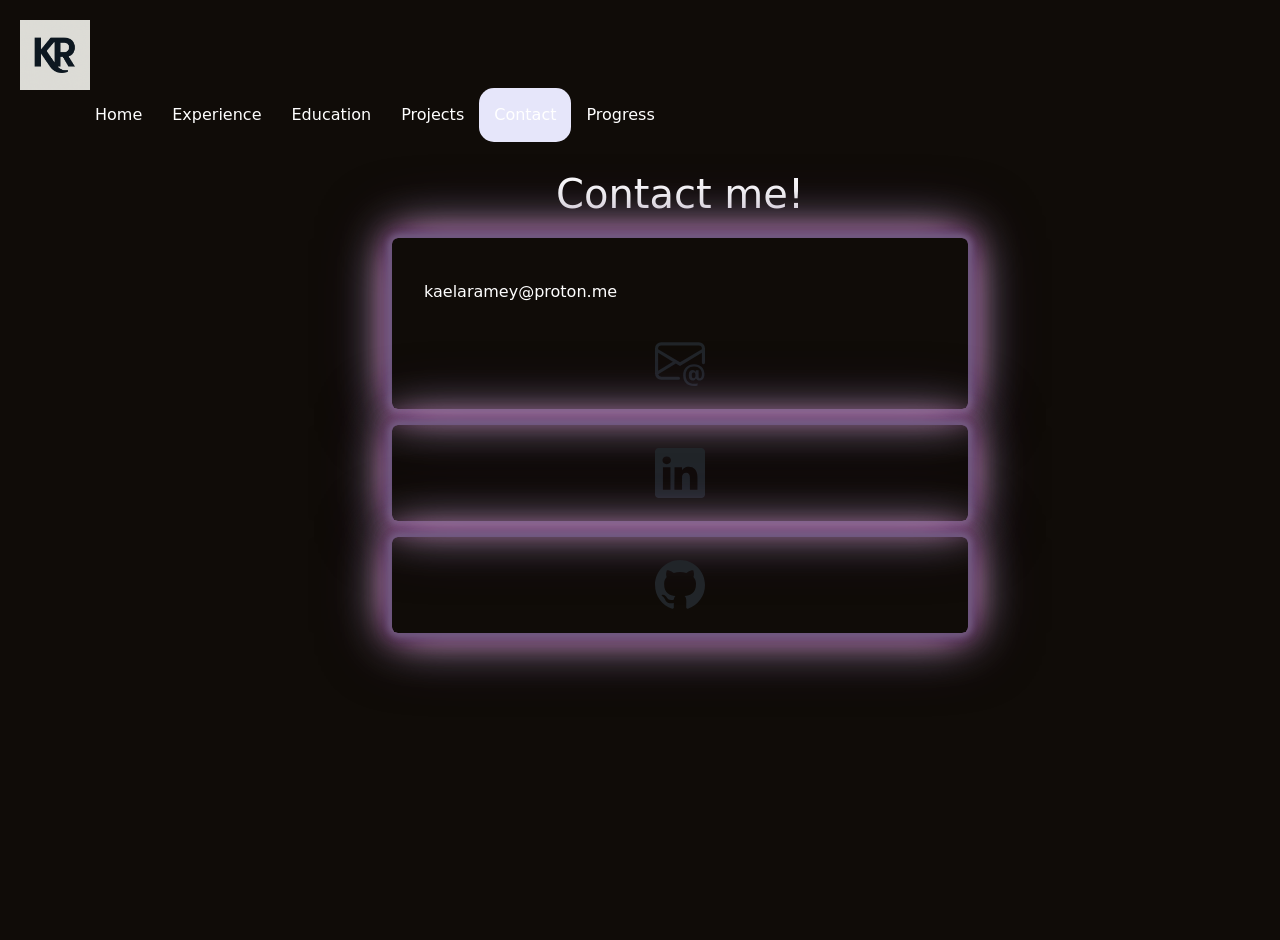
==== commit 81f19c25: "part of link tracker" ====
--- a/contact.html
+++ b/contact.html
@@ -92,7 +92,7 @@
             <div class="col">
                 <div class="card h-100 course-card variant-indigo">
                     <div class="card-body">
-                        <a href="https://www.linkedin.com/in/kaela-ramey-4408ab53/" class="btn" role="button" data-bs-toggle="button">
+                        <a href="https://www.linkedin.com/in/kaela-ramey-4408ab53/" class="btn" role="button" data-bs-toggle="button" onclick="clickCounter()">
                             <svg xmlns="http://www.w3.org/2000/svg" width="50" height="50" fill="currentColor" class="bi bi-linkedin" viewBox="0 0 16 16">
                                 <path d="M0 1.146C0 .513.526 0 1.175 0h13.65C15.474 0 16 .513 16 1.146v13.708c0 .633-.526 1.146-1.175 1.146H1.175C.526 16 0 15.487 0 14.854zm4.943 12.248V6.169H2.542v7.225zm-1.2-8.212c.837 0 1.358-.554 1.358-1.248-.015-.709-.52-1.248-1.342-1.248S2.4 3.226 2.4 3.934c0 .694.521 1.248 1.327 1.248zm4.908 8.212V9.359c0-.216.016-.432.08-.586.173-.431.568-.878 1.232-.878.869 0 1.216.662 1.216 1.634v3.865h2.401V9.25c0-2.22-1.184-3.252-2.764-3.252-1.274 0-1.845.7-2.165 1.193v.025h-.016l.016-.025V6.169h-2.4c.03.678 0 7.225 0 7.225z" />
                             </svg>
@@ -103,7 +103,7 @@
             <div class="col">
                 <div class="card h-100 course-card variant-indigo">
                     <div class="card-body">
-                        <a href="https://github.com/kramey21/Portfolio.git" class="btn" role="button" data-bs-toggle="button">
+                        <a href="https://github.com/kramey21/Portfolio.git" class="btn" role="button" data-bs-toggle="button" onclick="clickCounter()">
                             <svg xmlns="http://www.w3.org/2000/svg" width="50" height="50" fill="currentColor" class="bi bi-github" viewBox="0 0 16 16">
                                 <path d="M8 0C3.58 0 0 3.58 0 8c0 3.54 2.29 6.53 5.47 7.59.4.07.55-.17.55-.38 0-.19-.01-.82-.01-1.49-2.01.37-2.53-.49-2.69-.94-.09-.23-.48-.94-.82-1.13-.28-.15-.68-.52-.01-.53.63-.01 1.08.58 1.23.82.72 1.21 1.87.87 2.33.66.07-.52.28-.87.51-1.07-1.78-.2-3.64-.89-3.64-3.95 0-.87.31-1.59.82-2.15-.08-.2-.36-1.02.08-2.12 0 0 .67-.21 2.2.82.64-.18 1.32-.27 2-.27s1.36.09 2 .27c1.53-1.04 2.2-.82 2.2-.82.44 1.1.16 1.92.08 2.12.51.56.82 1.27.82 2.15 0 3.07-1.87 3.75-3.65 3.95.29.25.54.73.54 1.48 0 1.07-.01 1.93-.01 2.2 0 .21.15.46.55.38A8.01 8.01 0 0 0 16 8c0-4.42-3.58-8-8-8" />
                             </svg>
--- a/pstyles.css
+++ b/pstyles.css
@@ -48,12 +48,7 @@
     margin: 1rem 0;
 }
 
-/* Reset lists */
-ul {
-    margin: 0;
-    padding: 0;
-    list-style: none;
-}
+
 
 h1 { font-size: clamp(2rem, 5vw, 2.5rem); }
 h2 { font-size: clamp(1.5rem, 4vw, 2rem); }
@@ -74,50 +69,41 @@
     list-style-type: none;
     margin: 0;
     padding: 0;
-    width: 25%;
+    float: right;
     background-color: inherit;
     position: fixed;
-    height: 100%;
+    height: auto;
     overflow: auto;
-    border-radius: 15px;
 }
 ul.sidenav li a {
-  display: block;
+  display: flex;
   color: white;
   padding: 8px 16px;
   text-decoration: none;
   border-radius: 15px;
 }
 
-    ul.sidenav li a.active {
-        background-color: #e6e6fa;
-        color: white;
-    }
+ul.sidenav li a.active {
+    background-color: #e6e6fa;
+    color: white;
+}
 
-    ul.sidenav li a:hover:not(.active) {
-        background-color: #bf94e4;
-        color: white;
-    }
-
-div.content {
-  margin-left: 25%;
-  padding: 1px 16px;
-  height: 1000px;
+ul.sidenav li a:hover:not(.active) {
+    background-color: #bf94e4;
+    color: white;
 }
-@media screen and (max-width: 900px) {
   ul.sidenav {
     width: 100%;
     height: auto;
     position: relative;
-  }
-  
+  }  
   ul.sidenav li a {
     float: left;
     padding: 15px;
   }
   
-  div.content {margin-left: 0;}
-}
+
+
 
 /* Base (background) image */
 .selfimage {
